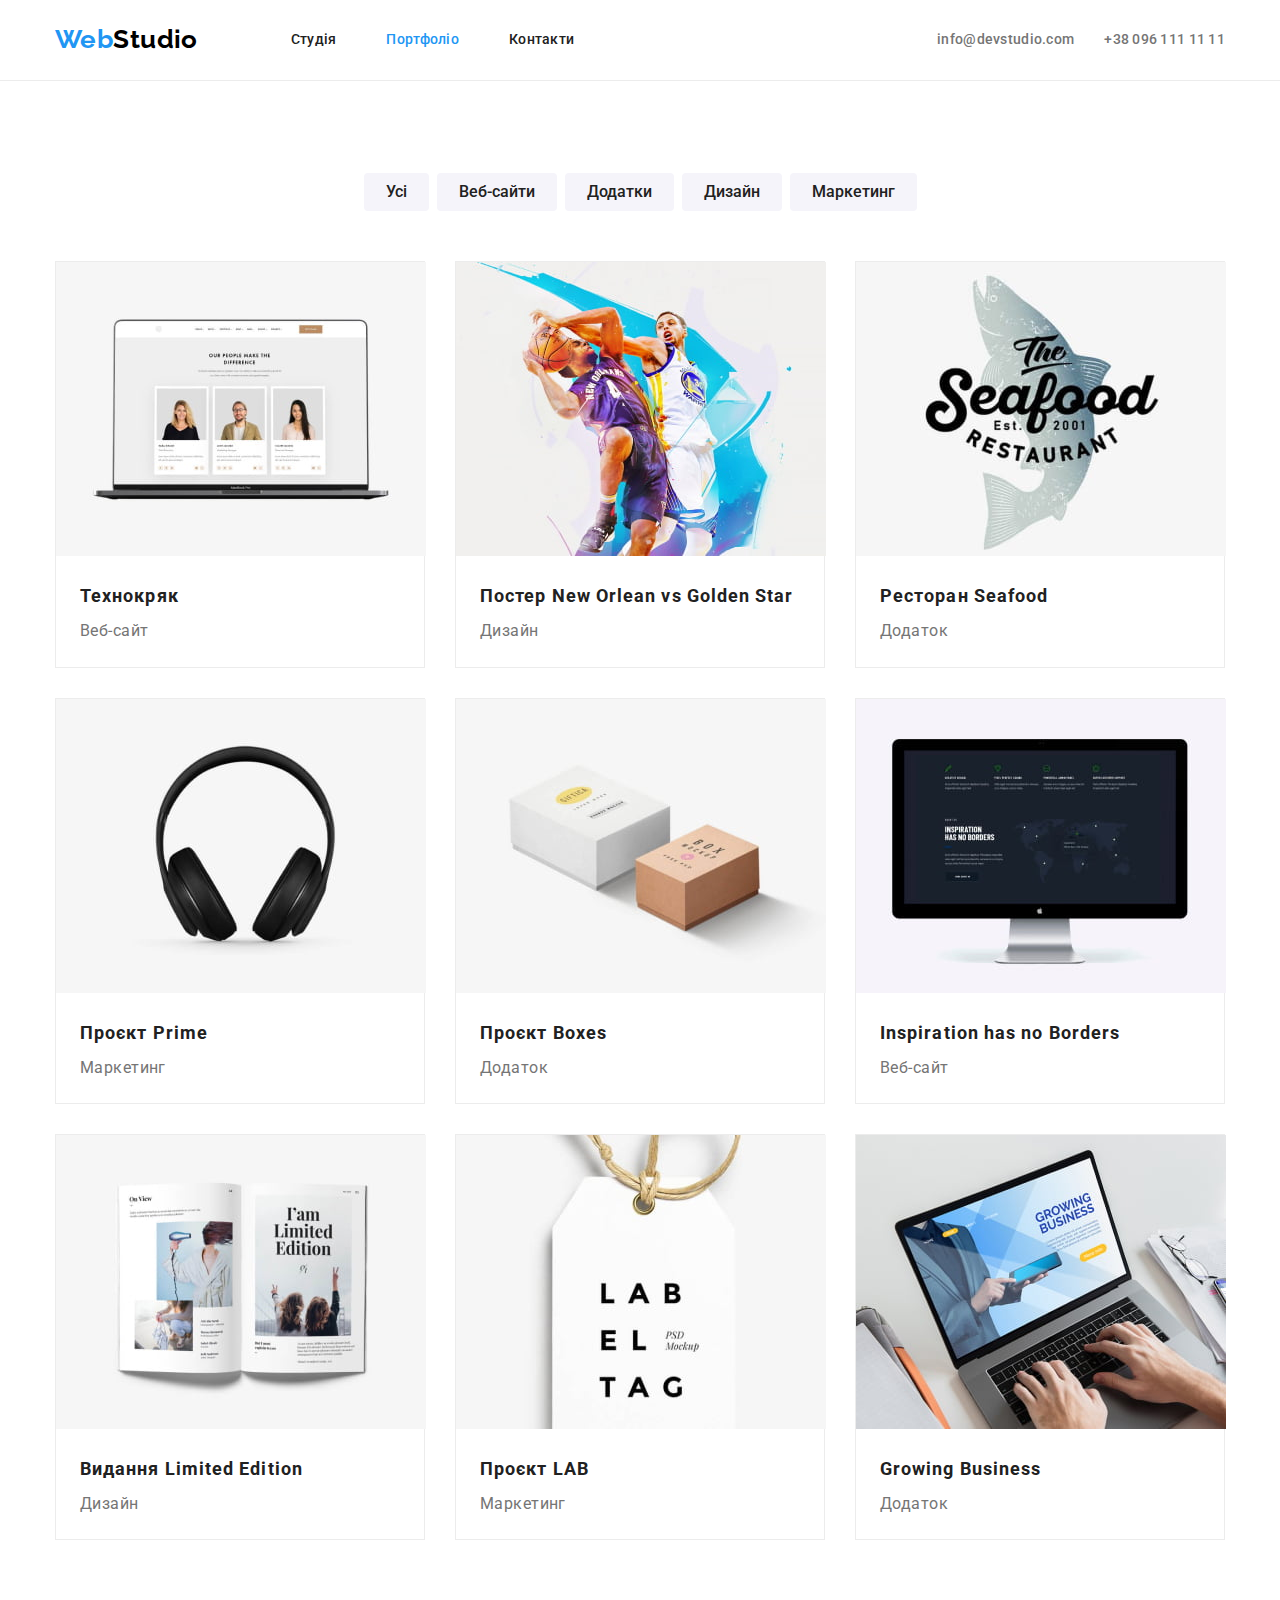
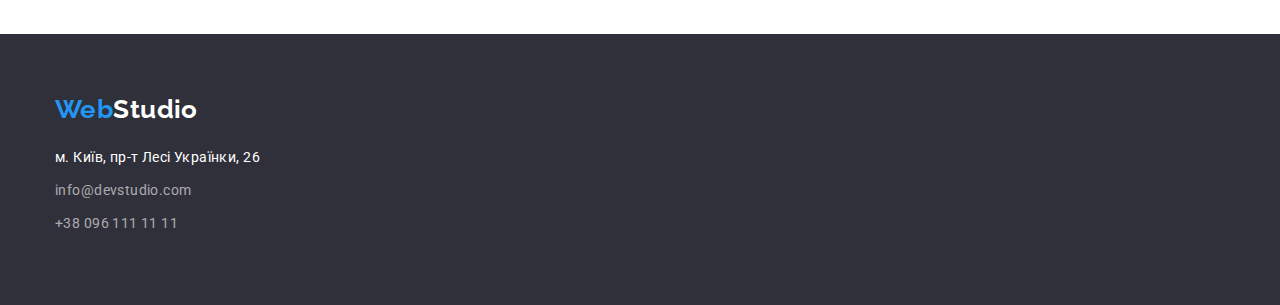
==== portfolio.html @ 0bee5a9e "1.4" ====
<!DOCTYPE html>
<html lang="uk">

<head>
    <meta charset="UTF-8">
    <meta name="viewport" content="width=device-width, initial-scale=1.0">
    <link rel="preconnect" href="https://fonts.googleapis.com">
    <link rel="preconnect" href="https://fonts.gstatic.com" crossorigin>
    <link
        href="https://fonts.googleapis.com/css2?family=Raleway:wght@700&family=Roboto:wght@400;500;700;900&display=swap"
        rel="stylesheet">
    <link rel="stylesheet"
        href="https://cdnjs.cloudflare.com/ajax/libs/modern-normalize/1.0.0/modern-normalize.min.css" />
    <link rel="stylesheet" href="./CSS/styles.css">

    <title>Портфоліо</title>
</head>

<body class="body">
    <header>
        <!-- height 80px -->
        <div class="container">
            <nav class="site-nav">
                <a href="./index.html" lang="en" class="logo-web">Web<span class="colortext-black">Studio</span></a>
                <ul class="main-nav">
                    <li class="item"><a href="./index.html" class=link>Студія</a></li>
                    <li class="item"><a href="./portfolio.html" class=link-active>Портфоліо</a></li>
                    <li class="item"><a href="" class=link>Контакти</a></li>
                </ul>
                <ul class="auth-nav">
                    <li class="item"><a href="mailto:info@devstudio.com" class="auth-link">info@devstudio.com</a></li>
                    <li class="item"><a href="tel:+380961111111" class="auth-link">+38 096 111 11
                            11</a></li>
                </ul>
            </nav>
        </div>
    </header>
    <section>
        <h1 class="hidden">Наше портфоліо</h1>
        <div class="container">
            <ul class="portfolio-filter">
                <li class="item"><button class="button-portfolio" type="button">Усі</button></li>
                <li class="item"><button class="button-portfolio" type="button">Веб-сайти</button></li>
                <li class="item"><button class="button-portfolio" type="button">Додатки</button></li>
                <li class="item"><button class="button-portfolio" type="button">Дизайн</button></li>
                <li class="item"><button class="button-portfolio" type="button">Маркетинг </button></li>
            </ul>
        </div>
        <div class="container">
            <ul class="portfolio">
                <li class="item"><img src="images/portfolio1.jpg" alt="Дизайн сайту Технокряк" width="370">
                    <h2 class="portfolio-title">Технокряк</h2>
                    <p class="portfolio-text">Веб-сайт</p>
                </li>
                <li class="item"><img src="images/portfolio2.jpg" alt="Дизайй постеру до баскетбольної гри" width="370">
                    <h2 class="portfolio-title">Постер New Orlean vs Golden Star</h2>
                    <p class="portfolio-text">Дизайн</p>
                </li>
                <li class="item"><img src="images/portfolio3.jpg" alt="Логотип додатку для ресторану Seafood"
                        width="370">
                    <h2 class="portfolio-title">Ресторан Seafood</h2>
                    <p class="portfolio-text">Додаток</p>
                </li>
                <li class="item"><img src="images/portfolio4.jpg" alt="Маркетинговий проєкт Prime" width="370">
                    <h2 class="portfolio-title">Проєкт Prime</h2>
                    <p class="portfolio-text">Маркетинг</p>
                </li>
                <li class="item"><img src="images/portfolio5.jpg" alt="Додаток для проєкту Boxes" width="370">
                    <h2 class="portfolio-title">Проєкт Boxes</h2>
                    <p class="portfolio-text">Додаток</p>
                </li>
                <li class="item"><img src="images/portfolio6.jpg" alt="Дизайн сайту Insporation has no Borders"
                        width="370">
                    <h2 class="portfolio-title">Inspiration has no Borders</h2>
                    <p class="portfolio-text">Веб-сайт</p>
                </li>
                <li class="item"><img src="images/portfolio7.jpg" alt="Дизайн видання Limited Edition" width="370">
                    <h2 class="portfolio-title">Видання Limited Edition</h2>
                    <p class="portfolio-text">Дизайн</p>
                </li>
                <li class="item"><img src="images/portfolio8.jpg" alt="Маркетинг проєкту LAB" width="370">
                    <h2 class="portfolio-title">Проєкт LAB</h2>
                    <p class="portfolio-text">Маркетинг</p>
                </li>
                <li class="item"><img src="images/portfolio9.jpg" alt="Додаток Growing Business" width="370">
                    <h2 class="portfolio-title">Growing Business</h2>
                    <p class="portfolio-text">Додаток</p>
                </li>
            </ul>
        </div>
    </section>

    <footer class="footer">
        <div class="container">
            <a class="logo-footer" href="./index.html" lang="en">Web<span class="colortext-white">Studio</span></a>
            <address>
                <ul class="adress-list">
                    <li class="item"><a class=" text-footer" href="https://goo.gl/maps/eHnv2HKQCo3EBbyt8"
                            target="_blank" rel="noopener noreferrer nofollower">м. Київ, пр-т Лесі Українки, 26</a>
                    </li>
                    <li class="item"><a class=" text-footer60" href="mailto:info@devstudio.com">info@devstudio.com</a>
                    </li>
                    <li class="item"><a class=" text-footer60" href="tel:+380961111111">+38 096 111 11 11</a></li>
                </ul>
            </address>
        </div>
    </footer>
</body>

</html>
---- CSS/styles.css ----
:root {
    --primary-text-color: #757575;
    --title-text-color: #212121;
    --accent-color: #2196F3;
    --footer-color-60: rgba(255, 255, 255, 0.6);
    --footer-color: #000000;
    --secondary-title-color: #ffffff;
    --button-background-color: #F5F4FA;
    --background-color: color #FFFFFF;
    --background-color-dark: #2F303A;
}

.color-lightdark {
    background-color: var(--button-background-color);
}



.body {

    color: var(--primary-text-color);
    background-color: var(--background-color);
    font-family: Roboto, sans-serif;
    font-weight: 400;
    font-size: 14px;
    line-height: 1.7;
    letter-spacing: 0.03em;
}

h1,
h2,
h3,
h4,
a,
p {
    margin-top: 0;
    margin-bottom: 0;
}

img {
    padding: 0;
    margin: 0;
    display: block;
}

ul,
li {
    padding: 0;
    margin: 0;
}

.list {
    margin: 0;
    padding: 0;
    list-style: none;
}

.hidden {
    position: absolute;
    white-space: nowrap;
    width: 1px;
    height: 1px;
    overflow: hidden;
    border: 0;
    padding: 0;
    clip: rect(0 0 0 0);
    clip-path: inset(50%);
    margin: -1px;
}

header {
    border-bottom: 1px;
    border-bottom-style: solid;
    border-color: rgba(236, 236, 236, 1);
}

.container {
    padding: 0;
    margin-left: auto;
    margin-right: auto;
    width: 1200px;
    padding-left: 15px;
    padding-right: 15px;
    /* outline: aqua solid 2px; */

}

.section-hero {
    background-color: #2F303A;
}

.hero {
    color: var(--secondary-title-color);
    text-align: center;
    padding-bottom: 200px;
}

.advantages {

    padding-top: 94px;
    padding-bottom: 47px;
}

.advantages-list {
    padding: 0;
    list-style: none;
    display: flex;
}

.advantages-list .item {
    padding: 0;
    margin-right: 30px;
}

.advantages-list .item:last-child {
    margin-right: 0;
}

.about {
    padding-top: 47px;
}

.logo-web {
    text-decoration: none;
    color: var(--accent-color);
    font-family: 'Raleway';
    font-weight: 700;
    font-size: 26px;
    line-height: 1.2;
}

.colortext-black {
    color: var(--footer-color);
    /*logo <span>*/
}

.colortext-white {
    font-family: 'Raleway';
    color: var(--secondary-title-color);
}

.site-nav {
    display: flex;
    align-items: center;
    /* height: 80px; */
}

.main-nav {
    margin: 0;
    padding: 0;
    display: flex;
    list-style: none;
    margin-left: 93px;
}

.main-nav li {
    margin: 0;
    padding: 0;
    margin-right: 50px;
}

.main-nav .item:last-child {
    margin-right: 0;
}

.main-nav .link {
    display: block;
    margin: 0;
    text-decoration: none;
    color: var(--title-text-color);
    font-weight: 500;
    line-height: 1.14;
    letter-spacing: 0.02em;
    padding-top: 32px;
    padding-bottom: 32px;
    box-sizing: border-box;
}

.link-active {
    display: block;
    text-decoration: none;
    color: var(--accent-color);
    font-weight: 500;
    line-height: 1.14;
    letter-spacing: 0.02em;
    padding-top: 32px;
    padding-bottom: 32px;
    box-sizing: border-box;
}


.link:hover,
.link:focus,
.link:active {
    color: var(--accent-color);
}

.auth-nav {
    margin: 0;
    display: flex;
    list-style: none;
    margin-left: auto;
    text-decoration: none;

}

.auth-nav .item {
    padding: 0;
    display: flex;
    text-decoration: none;
    color: var(--primary-text-color);
    font-weight: 500;
    line-height: 1.14;
    letter-spacing: 0.02em;
    padding-top: 32px;
    padding-bottom: 32px;
    list-style: none;
    box-sizing: border-box;
}

.auth-link {
    text-decoration: none;
    color: var(--primary-text-color);
    font-weight: 500;
    line-height: 1.14;
    letter-spacing: 0.02em;
}

.auth-nav .item+.item {
    margin-left: 30px;
}

.auth-link:hover,
.auth-link:focus,
.auth-link:active {
    text-decoration: none;
    color: var(--accent-color);
    display: flex;
}

.button-index {
    text-decoration: none;
    background-color: var(--accent-color);
    color: var(--secondary-title-color);
    box-shadow: 0px 4px 4px rgba(0, 0, 0, 0.15);
    border: none;
    border-radius: 4px;
    cursor: pointer;
    padding: 10px 32px;
    left: 692px;
    font-weight: 700;
    font-size: 16px;
    line-height: 1.85;

}


.hero-title {
    margin-left: auto;
    margin-right: auto;
    margin-top: 0;
    padding-top: 200px;
    margin-bottom: 30px;
    font-weight: 900;
    font-size: 44px;
    line-height: 1.4;
    letter-spacing: 0.06em;
    text-transform: uppercase;
    text-align: center;
    max-width: 696px;
}

.container-features {
    margin-left: auto;
    margin-right: auto;
    width: 1200px;
    padding-left: 15px;
    padding-right: 15px;
    padding-bottom: 94px;
}

.features {
    padding: 0;
    list-style: none;
    display: flex;
}

.features .item {
    padding: 0;
    border-bottom: 5px;
    border-bottom-right-radius: 5px;
    margin-right: 30px;
}

.features .item:last-child {
    margin-right: 0;
}

.index-title0 {
    margin: 0px;
    padding-top: 94px;
    margin-bottom: 50px;
    color: var(--title-text-color);
    font-weight: 700;
    font-size: 36px;
    line-height: 1.16;
    text-align: center;
}


.index-title1 {
    margin: 0;
    margin-bottom: 10px;
    color: var(--title-text-color);
    font-weight: 700;
    font-size: 14px;
    line-height: 1.14;
    text-transform: uppercase;
}

.index-text1 {
    margin: 0;
    line-height: 1.71;
}



.index-title2 {
    margin-top: 30px;
    margin-bottom: 10px;
    color: var(--title-text-color);
    font-weight: 500;
    font-size: 16px;
    line-height: 1.19;
    text-align: center;
}

.index-text2 {
    margin: 0;
    padding: 0;
    font-size: 16px;
    line-height: 1.19;
    text-align: center;
    padding-bottom: 30px;
}

.footer {
    padding-top: 60px;
    padding-bottom: 60px;
    background-color: var(--background-color-dark);

}

.logo-footer {
    padding: 0;
    text-decoration: none;
    color: var(--accent-color);
    font-family: 'Raleway';
    font-weight: 700;
    font-size: 26px;
    line-height: 1.2;
}

.adress {}

.adress-list {
    list-style: none;
    margin-top: 20px;
}

.adress-list .item {
    margin: 0;
    margin-bottom: 9px;
}

.text-footer {
    text-decoration: none;
    color: var(--secondary-title-color);
    font-style: normal;
    font-size: 14px;
    line-height: 1.7;
}

.text-footer:focus,
.text-footer:hover,
.text-footer:active {
    color: var(--accent-color);
}

.text-footer60 {
    text-decoration: none;
    color: var(--footer-color-60);
    font-size: 14px;
    font-style: normal;
    line-height: 1.7;
}

.portfolio-filter {
    padding-top: 92px;
    padding-bottom: 50px;
    list-style: none;
    display: flex;
    align-items: center;
    list-style: none;
    justify-content: center;
}

.portfolio-filter .item {
    margin: 0;
    margin-right: 8px;
}

.portfolio-filter .item:last-child {
    margin-right: 0px;
}

.text-footer60:focus,
.text-footer60:hover,
.text-footer60:active {
    color: var(--accent-color);
}



.button-portfolio {
    padding-left: 22px;
    padding-top: 6px;
    padding-right: 22px;
    padding-bottom: 6px;
    background-color: var(--button-background-color);
    color: var(--title-text-color);
    border-radius: 4px;
    cursor: pointer;
    font-weight: 500;
    font-size: 16px;
    line-height: 1.63;
    border-style: none;
}

.button-portfolio:hover,
.button-portfolio:focus,
.button-portfolio:active {
    background-color: var(--accent-color);
    color: var(--secondary-title-color);
    box-shadow: 0px 3px 1px rgba(0, 0, 0, 0.1), 0px 1px 2px rgba(0, 0, 0, 0.08), 0px 2px 2px rgba(0, 0, 0, 0.12);
    border-radius: 4px;
    cursor: pointer;
}

.portfolio {
    display: flex;
    flex-wrap: wrap;
    padding: 0;
    margin: 0;
    list-style: none;
    padding-bottom: 94px;
}

.portfolio .item {
    margin-right: 30px;
    margin-bottom: 30px;
    border: 1px solid rgba(236, 236, 236, 1);
    width: 370px;
}

.portfolio .item:nth-child(3n) {
    margin-right: 0;
}

.portfolio .item:nth-last-child(-n + 3) {
    margin-bottom: 0;
}

.portfolio-title {
    color: var(--title-text-color);
    font-size: 18px;
    line-height: 1.8;
    letter-spacing: 0.06em;
    width: 322px;
    margin-top: 24px;
    margin-left: 24px;
    margin-right: 24px;
    margin-bottom: 4px;

}

.portfolio-text {
    font-size: 16px;
    line-height: 1.88;
    width: 322px;
    margin-left: 24px;
    margin-right: 24px;
    margin-bottom: 20px;
}


.team {
    display: flex;
    background: var(--button-background-color);
    padding-bottom: 94px;
    list-style: none;
}

.team .item {
    background-color: var(--secondary-title-color);
    padding: 0;
    margin-right: 30px;
    border-radius: 0px 0px 4px 4px;
    box-shadow: 0px 1px 3px rgba(0, 0, 0, 0.12), 0px 1px 1px rgba(0, 0, 0, 0.14), 0px 2px 1px rgba(0, 0, 0, 0.2);
}

.team .item:last-child {
    margin-right: 0;
}

.color-test {
    background-color: darkkhaki;
}

.color-test2 {
    background-color: khaki;
}
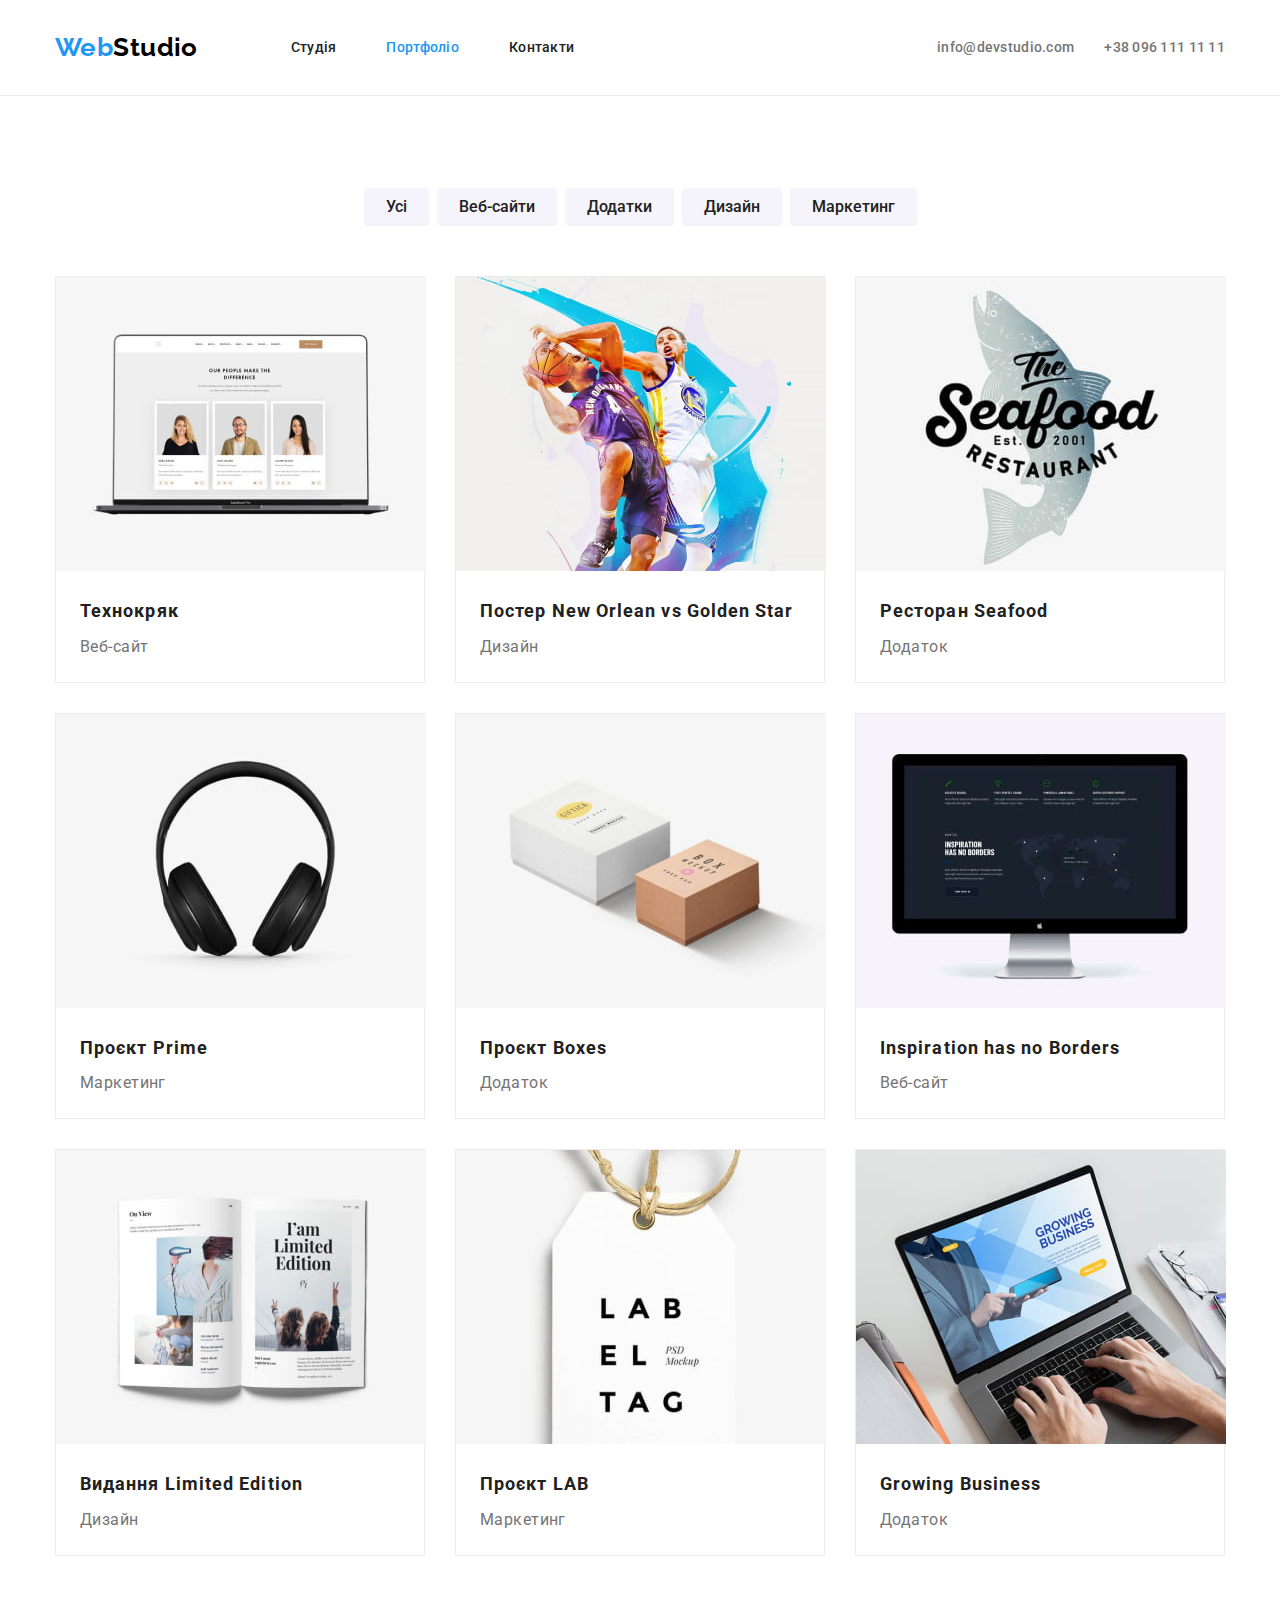
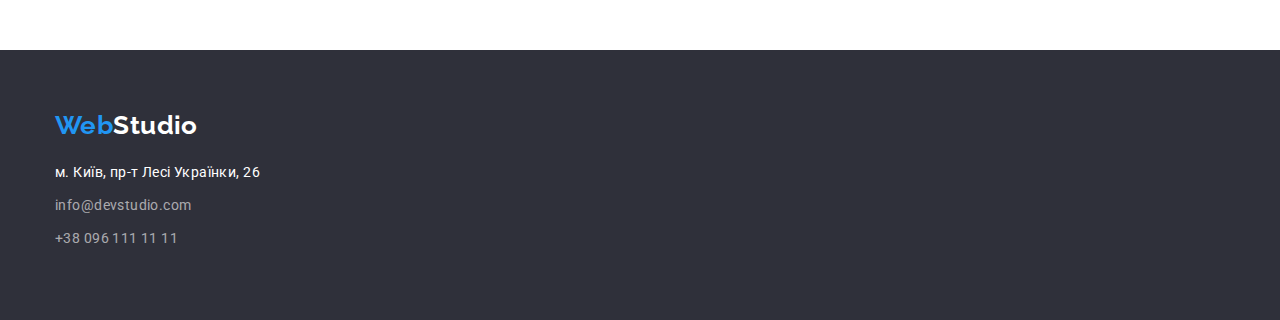
==== commit f972cbe1: "1.4.4" ====
--- a/portfolio.html
+++ b/portfolio.html
@@ -89,7 +89,6 @@
             </ul>
         </div>
     </section>
-
     <footer class="footer">
         <div class="container">
             <a class="logo-footer" href="./index.html" lang="en">Web<span class="colortext-white">Studio</span></a>
--- a/CSS/styles.css
+++ b/CSS/styles.css
@@ -127,6 +127,8 @@
     font-weight: 700;
     font-size: 26px;
     line-height: 1.2;
+    padding-top: 32px;
+    padding-bottom: 32px;
 }
 
 .colortext-black {
@@ -202,11 +204,23 @@
     margin-left: auto;
     text-decoration: none;
 
+
 }
 
 .auth-nav .item {
     padding: 0;
     display: flex;
+    text-decoration: none;
+    color: var(--primary-text-color);
+    font-weight: 500;
+    line-height: 1.14;
+    letter-spacing: 0.02em;
+    list-style: none;
+    box-sizing: border-box;
+
+}
+
+.auth-link {
     text-decoration: none;
     color: var(--primary-text-color);
     font-weight: 500;
@@ -214,16 +228,6 @@
     letter-spacing: 0.02em;
     padding-top: 32px;
     padding-bottom: 32px;
-    list-style: none;
-    box-sizing: border-box;
-}
-
-.auth-link {
-    text-decoration: none;
-    color: var(--primary-text-color);
-    font-weight: 500;
-    line-height: 1.14;
-    letter-spacing: 0.02em;
 }
 
 .auth-nav .item+.item {
@@ -361,8 +365,6 @@
     line-height: 1.2;
 }
 
-.adress {}
-
 .adress-list {
     list-style: none;
     margin-top: 20px;
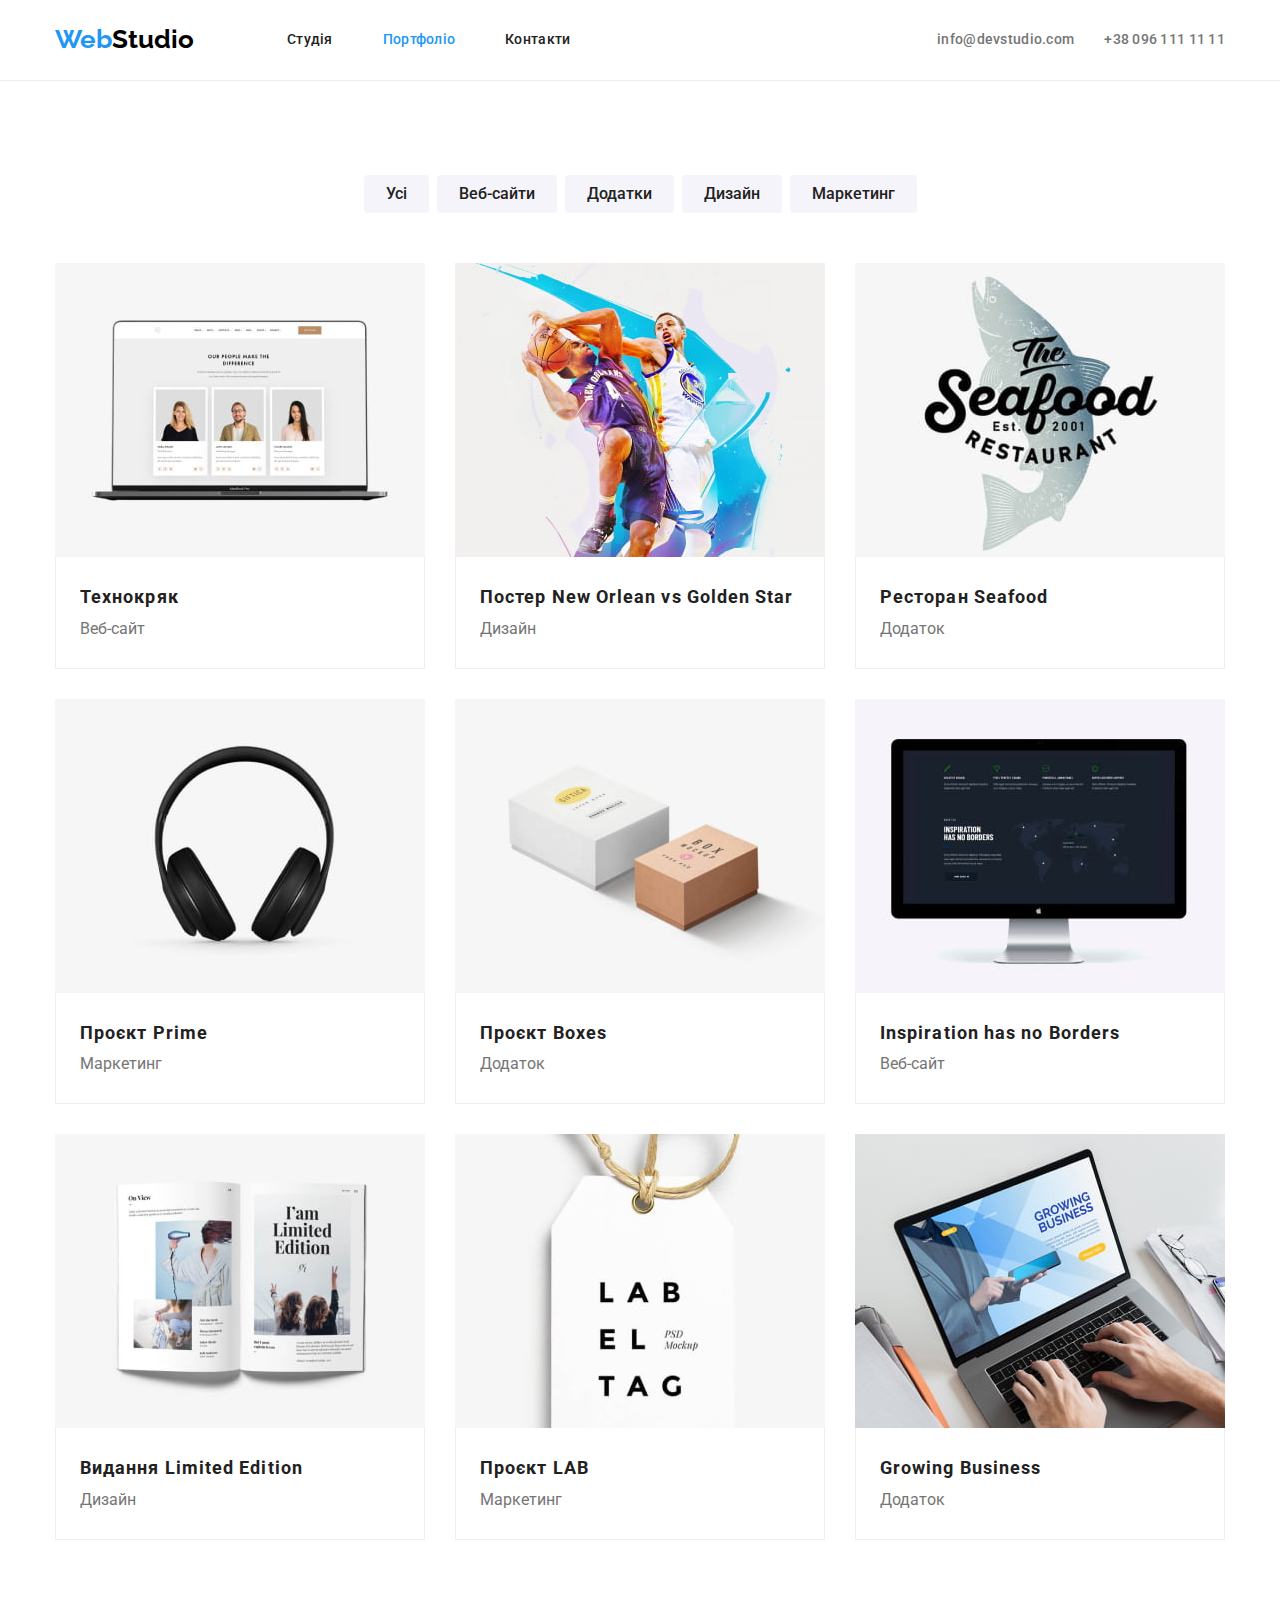
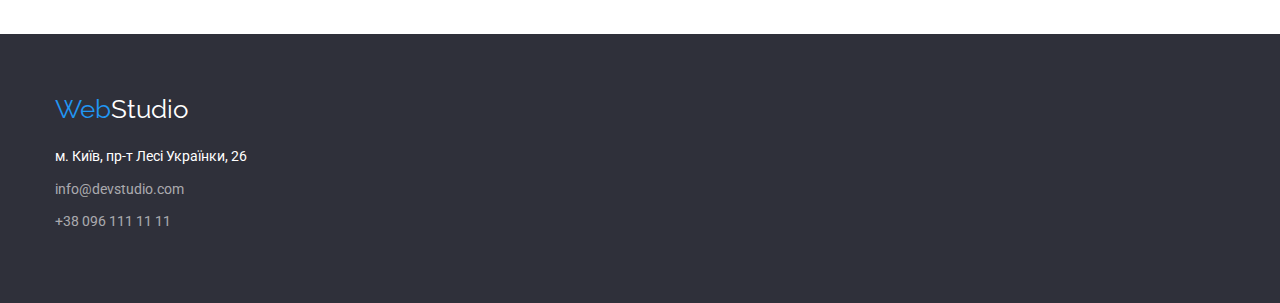
==== commit a1585d73: "1.6" ====
--- a/portfolio.html
+++ b/portfolio.html
@@ -35,60 +35,103 @@
             </nav>
         </div>
     </header>
-    <section>
-        <h1 class="hidden">Наше портфоліо</h1>
-        <div class="container">
-            <ul class="portfolio-filter">
-                <li class="item"><button class="button-portfolio" type="button">Усі</button></li>
-                <li class="item"><button class="button-portfolio" type="button">Веб-сайти</button></li>
-                <li class="item"><button class="button-portfolio" type="button">Додатки</button></li>
-                <li class="item"><button class="button-portfolio" type="button">Дизайн</button></li>
-                <li class="item"><button class="button-portfolio" type="button">Маркетинг </button></li>
-            </ul>
-        </div>
-        <div class="container">
-            <ul class="portfolio">
-                <li class="item"><img src="images/portfolio1.jpg" alt="Дизайн сайту Технокряк" width="370">
-                    <h2 class="portfolio-title">Технокряк</h2>
-                    <p class="portfolio-text">Веб-сайт</p>
-                </li>
-                <li class="item"><img src="images/portfolio2.jpg" alt="Дизайй постеру до баскетбольної гри" width="370">
-                    <h2 class="portfolio-title">Постер New Orlean vs Golden Star</h2>
-                    <p class="portfolio-text">Дизайн</p>
-                </li>
-                <li class="item"><img src="images/portfolio3.jpg" alt="Логотип додатку для ресторану Seafood"
-                        width="370">
-                    <h2 class="portfolio-title">Ресторан Seafood</h2>
-                    <p class="portfolio-text">Додаток</p>
-                </li>
-                <li class="item"><img src="images/portfolio4.jpg" alt="Маркетинговий проєкт Prime" width="370">
-                    <h2 class="portfolio-title">Проєкт Prime</h2>
-                    <p class="portfolio-text">Маркетинг</p>
-                </li>
-                <li class="item"><img src="images/portfolio5.jpg" alt="Додаток для проєкту Boxes" width="370">
-                    <h2 class="portfolio-title">Проєкт Boxes</h2>
-                    <p class="portfolio-text">Додаток</p>
-                </li>
-                <li class="item"><img src="images/portfolio6.jpg" alt="Дизайн сайту Insporation has no Borders"
-                        width="370">
-                    <h2 class="portfolio-title">Inspiration has no Borders</h2>
-                    <p class="portfolio-text">Веб-сайт</p>
-                </li>
-                <li class="item"><img src="images/portfolio7.jpg" alt="Дизайн видання Limited Edition" width="370">
-                    <h2 class="portfolio-title">Видання Limited Edition</h2>
-                    <p class="portfolio-text">Дизайн</p>
-                </li>
-                <li class="item"><img src="images/portfolio8.jpg" alt="Маркетинг проєкту LAB" width="370">
-                    <h2 class="portfolio-title">Проєкт LAB</h2>
-                    <p class="portfolio-text">Маркетинг</p>
-                </li>
-                <li class="item"><img src="images/portfolio9.jpg" alt="Додаток Growing Business" width="370">
-                    <h2 class="portfolio-title">Growing Business</h2>
-                    <p class="portfolio-text">Додаток</p>
-                </li>
-            </ul>
-        </div>
-    </section>
+    <main>
+        <section class="section">
+            <h1 class="visuality-hidden">Наше портфоліо</h1>
+            <div class="container">
+                <ul class="portfolio-filter">
+                    <li class="item"><button class="button-portfolio" type="button">Усі</button></li>
+                    <li class="item"><button class="button-portfolio" type="button">Веб-сайти</button></li>
+                    <li class="item"><button class="button-portfolio" type="button">Додатки</button></li>
+                    <li class="item"><button class="button-portfolio" type="button">Дизайн</button></li>
+                    <li class="item"><button class="button-portfolio" type="button">Маркетинг </button></li>
+                </ul>
+            </div>
+            <div class="container">
+                <ul class="portfolio">
+
+                    <li class="item"><img src="images/portfolio1.jpg" alt="Дизайн сайту Технокряк" width="370">
+                        <div class="portfolio-card">
+                            <h2 class="portfolio-title">Технокряк</h2>
+                            <p class="portfolio-text">Веб-сайт</p>
+                        </div>
+                    </li>
+
+
+                    <li class="item"><img src="images/portfolio2.jpg" alt="Дизайй постеру до баскетбольної гри"
+                            width="370">
+                        <div class="portfolio-card">
+                            <h2 class="portfolio-title">Постер New Orlean vs Golden Star</h2>
+                            <p class="portfolio-text">Дизайн</p>
+                        </div>
+                    </li>
+
+
+                    <li class="item"><img src="images/portfolio3.jpg" alt="Логотип додатку для ресторану Seafood"
+                            width="370">
+                        <div class="portfolio-card">
+                            <h2 class="portfolio-title">Ресторан Seafood</h2>
+                            <p class="portfolio-text">Додаток</p>
+                        </div>
+                    </li>
+
+
+                    <li class="item"><img src="images/portfolio4.jpg" alt="Маркетинговий проєкт Prime" width="370">
+                        <div class="portfolio-card">
+                            <h2 class="portfolio-title">Проєкт Prime</h2>
+                            <p class="portfolio-text">Маркетинг</p>
+                        </div>
+                    </li>
+
+
+                    <li class="item"><img src="images/portfolio5.jpg" alt="Додаток для проєкту Boxes" width="370">
+                        <div class="portfolio-card">
+                            <h2 class="portfolio-title">Проєкт Boxes</h2>
+                            <p class="portfolio-text">Додаток</p>
+                        </div>
+                    </li>
+
+
+                    <li class="item"><img src="images/portfolio6.jpg" alt="Дизайн сайту Insporation has no Borders"
+                            width="370">
+                        <div class="portfolio-card">
+                            <h2 class="portfolio-title">Inspiration has no Borders</h2>
+                            <p class="portfolio-text">Веб-сайт</p>
+                        </div>
+
+                    </li>
+
+
+                    <li class="item"><img src="images/portfolio7.jpg" alt="Дизайн видання Limited Edition" width="370">
+                        <div class="portfolio-card">
+
+
+                            <h2 class="portfolio-title">Видання Limited Edition</h2>
+                            <p class="portfolio-text">Дизайн</p>
+                        </div>
+                    </li>
+
+
+                    <li class="item"><img src="images/portfolio8.jpg" alt="Маркетинг проєкту LAB" width="370">
+                        <div class="portfolio-card">
+
+                            <h2 class="portfolio-title">Проєкт LAB</h2>
+                            <p class="portfolio-text">Маркетинг</p>
+                        </div>
+                    </li>
+
+
+                    <li class="item"><img src="images/portfolio9.jpg" alt="Додаток Growing Business" width="370">
+                        <div class="portfolio-card">
+                            <h2 class="portfolio-title">Growing Business</h2>
+                            <p class="portfolio-text">Додаток</p>
+                        </div>
+                    </li>
+
+                </ul>
+            </div>
+        </section>
+    </main>
     <footer class="footer">
         <div class="container">
             <a class="logo-footer" href="./index.html" lang="en">Web<span class="colortext-white">Studio</span></a>
--- a/CSS/styles.css
+++ b/CSS/styles.css
@@ -14,6 +14,9 @@
     background-color: var(--button-background-color);
 }
 
+.color-dark {
+    background-color: #2F303A;
+}
 
 
 .body {
@@ -21,10 +24,6 @@
     color: var(--primary-text-color);
     background-color: var(--background-color);
     font-family: Roboto, sans-serif;
-    font-weight: 400;
-    font-size: 14px;
-    line-height: 1.7;
-    letter-spacing: 0.03em;
 }
 
 h1,
@@ -38,13 +37,10 @@
 }
 
 img {
-    padding: 0;
-    margin: 0;
     display: block;
 }
 
-ul,
-li {
+ul {
     padding: 0;
     margin: 0;
 }
@@ -55,7 +51,18 @@
     list-style: none;
 }
 
-.hidden {
+.section {
+    padding-top: 94px;
+    padding-bottom: 94px;
+}
+
+.section-hero {
+    padding-top: 200px;
+    padding-bottom: 200px;
+
+}
+
+.visuality-hidden {
     position: absolute;
     white-space: nowrap;
     width: 1px;
@@ -74,46 +81,37 @@
     border-color: rgba(236, 236, 236, 1);
 }
 
+.container-header {
+    display: flex;
+    align-items: center;
+    justify-content: flex-start;
+
+}
+
 .container {
-    padding: 0;
     margin-left: auto;
     margin-right: auto;
     width: 1200px;
     padding-left: 15px;
     padding-right: 15px;
-    /* outline: aqua solid 2px; */
-
-}
-
-.section-hero {
-    background-color: #2F303A;
+
 }
 
 .hero {
-    color: var(--secondary-title-color);
     text-align: center;
-    padding-bottom: 200px;
-}
-
-.advantages {
-
-    padding-top: 94px;
-    padding-bottom: 47px;
-}
+}
+
+
 
 .advantages-list {
     padding: 0;
     list-style: none;
     display: flex;
+    gap: 30px;
 }
 
 .advantages-list .item {
     padding: 0;
-    margin-right: 30px;
-}
-
-.advantages-list .item:last-child {
-    margin-right: 0;
 }
 
 .about {
@@ -127,8 +125,8 @@
     font-weight: 700;
     font-size: 26px;
     line-height: 1.2;
-    padding-top: 32px;
-    padding-bottom: 32px;
+    padding-top: 24px;
+    padding-bottom: 25px;
 }
 
 .colortext-black {
@@ -144,7 +142,7 @@
 .site-nav {
     display: flex;
     align-items: center;
-    /* height: 80px; */
+    line-height: 16px;
 }
 
 .main-nav {
@@ -161,9 +159,6 @@
     margin-right: 50px;
 }
 
-.main-nav .item:last-child {
-    margin-right: 0;
-}
 
 .main-nav .link {
     display: block;
@@ -171,6 +166,7 @@
     text-decoration: none;
     color: var(--title-text-color);
     font-weight: 500;
+    font-size: 14px;
     line-height: 1.14;
     letter-spacing: 0.02em;
     padding-top: 32px;
@@ -183,6 +179,7 @@
     text-decoration: none;
     color: var(--accent-color);
     font-weight: 500;
+    font-size: 14px;
     line-height: 1.14;
     letter-spacing: 0.02em;
     padding-top: 32px;
@@ -211,14 +208,14 @@
     padding: 0;
     display: flex;
     text-decoration: none;
+    font-size: 14px;
     color: var(--primary-text-color);
-    font-weight: 500;
-    line-height: 1.14;
     letter-spacing: 0.02em;
     list-style: none;
     box-sizing: border-box;
 
 }
+
 
 .auth-link {
     text-decoration: none;
@@ -252,9 +249,9 @@
     cursor: pointer;
     padding: 10px 32px;
     left: 692px;
-    font-weight: 700;
     font-size: 16px;
     line-height: 1.85;
+    font-weight: 700;
 
 }
 
@@ -262,8 +259,6 @@
 .hero-title {
     margin-left: auto;
     margin-right: auto;
-    margin-top: 0;
-    padding-top: 200px;
     margin-bottom: 30px;
     font-weight: 900;
     font-size: 44px;
@@ -272,6 +267,11 @@
     text-transform: uppercase;
     text-align: center;
     max-width: 696px;
+    color: var(--secondary-title-color)
+}
+
+.section-features {
+    padding-bottom: 94px;
 }
 
 .container-features {
@@ -280,32 +280,26 @@
     width: 1200px;
     padding-left: 15px;
     padding-right: 15px;
-    padding-bottom: 94px;
 }
 
 .features {
     padding: 0;
     list-style: none;
     display: flex;
+    gap: 30px;
 }
 
 .features .item {
     padding: 0;
     border-bottom: 5px;
     border-bottom-right-radius: 5px;
-    margin-right: 30px;
-}
-
-.features .item:last-child {
-    margin-right: 0;
-}
+}
+
 
 .index-title0 {
     margin: 0px;
-    padding-top: 94px;
     margin-bottom: 50px;
     color: var(--title-text-color);
-    font-weight: 700;
     font-size: 36px;
     line-height: 1.16;
     text-align: center;
@@ -313,39 +307,35 @@
 
 
 .index-title1 {
-    margin: 0;
     margin-bottom: 10px;
     color: var(--title-text-color);
-    font-weight: 700;
     font-size: 14px;
     line-height: 1.14;
     text-transform: uppercase;
 }
 
 .index-text1 {
-    margin: 0;
     line-height: 1.71;
+    font-weight: 400;
+    font-size: 14px;
 }
 
 
 
 .index-title2 {
-    margin-top: 30px;
     margin-bottom: 10px;
     color: var(--title-text-color);
     font-weight: 500;
+    line-height: 1.19;
+    text-align: center;
+}
+
+.index-text2 {
+    margin: 0;
+    padding: 0;
     font-size: 16px;
     line-height: 1.19;
     text-align: center;
-}
-
-.index-text2 {
-    margin: 0;
-    padding: 0;
-    font-size: 16px;
-    line-height: 1.19;
-    text-align: center;
-    padding-bottom: 30px;
 }
 
 .footer {
@@ -360,7 +350,6 @@
     text-decoration: none;
     color: var(--accent-color);
     font-family: 'Raleway';
-    font-weight: 700;
     font-size: 26px;
     line-height: 1.2;
 }
@@ -398,23 +387,15 @@
 }
 
 .portfolio-filter {
-    padding-top: 92px;
     padding-bottom: 50px;
     list-style: none;
     display: flex;
     align-items: center;
     list-style: none;
     justify-content: center;
-}
-
-.portfolio-filter .item {
-    margin: 0;
-    margin-right: 8px;
-}
-
-.portfolio-filter .item:last-child {
-    margin-right: 0px;
-}
+    gap: 8px;
+}
+
 
 .text-footer60:focus,
 .text-footer60:hover,
@@ -452,67 +433,52 @@
 .portfolio {
     display: flex;
     flex-wrap: wrap;
-    padding: 0;
-    margin: 0;
-    list-style: none;
-    padding-bottom: 94px;
+    gap: 30px;
+    list-style: none;
 }
 
 .portfolio .item {
-    margin-right: 30px;
-    margin-bottom: 30px;
-    border: 1px solid rgba(236, 236, 236, 1);
     width: 370px;
 }
 
-.portfolio .item:nth-child(3n) {
-    margin-right: 0;
-}
-
-.portfolio .item:nth-last-child(-n + 3) {
-    margin-bottom: 0;
-}
 
 .portfolio-title {
     color: var(--title-text-color);
     font-size: 18px;
     line-height: 1.8;
     letter-spacing: 0.06em;
-    width: 322px;
-    margin-top: 24px;
-    margin-left: 24px;
-    margin-right: 24px;
-    margin-bottom: 4px;
-
+}
+
+.portfolio-card {
+    padding: 24px;
+    border-left: 1px solid rgba(238, 238, 238, 1);
+    border-right: 1px solid rgba(238, 238, 238, 1);
+
+    border-bottom: 1px solid rgba(238, 238, 238, 1);
 }
 
 .portfolio-text {
     font-size: 16px;
     line-height: 1.88;
-    width: 322px;
-    margin-left: 24px;
-    margin-right: 24px;
-    margin-bottom: 20px;
-}
-
+}
+
+.team-card {
+    padding-top: 30px;
+    padding-bottom: 30px;
+}
 
 .team {
     display: flex;
     background: var(--button-background-color);
-    padding-bottom: 94px;
-    list-style: none;
+    list-style: none;
+    gap: 30px;
 }
 
 .team .item {
     background-color: var(--secondary-title-color);
     padding: 0;
-    margin-right: 30px;
     border-radius: 0px 0px 4px 4px;
     box-shadow: 0px 1px 3px rgba(0, 0, 0, 0.12), 0px 1px 1px rgba(0, 0, 0, 0.14), 0px 2px 1px rgba(0, 0, 0, 0.2);
-}
-
-.team .item:last-child {
-    margin-right: 0;
 }
 
 .color-test {
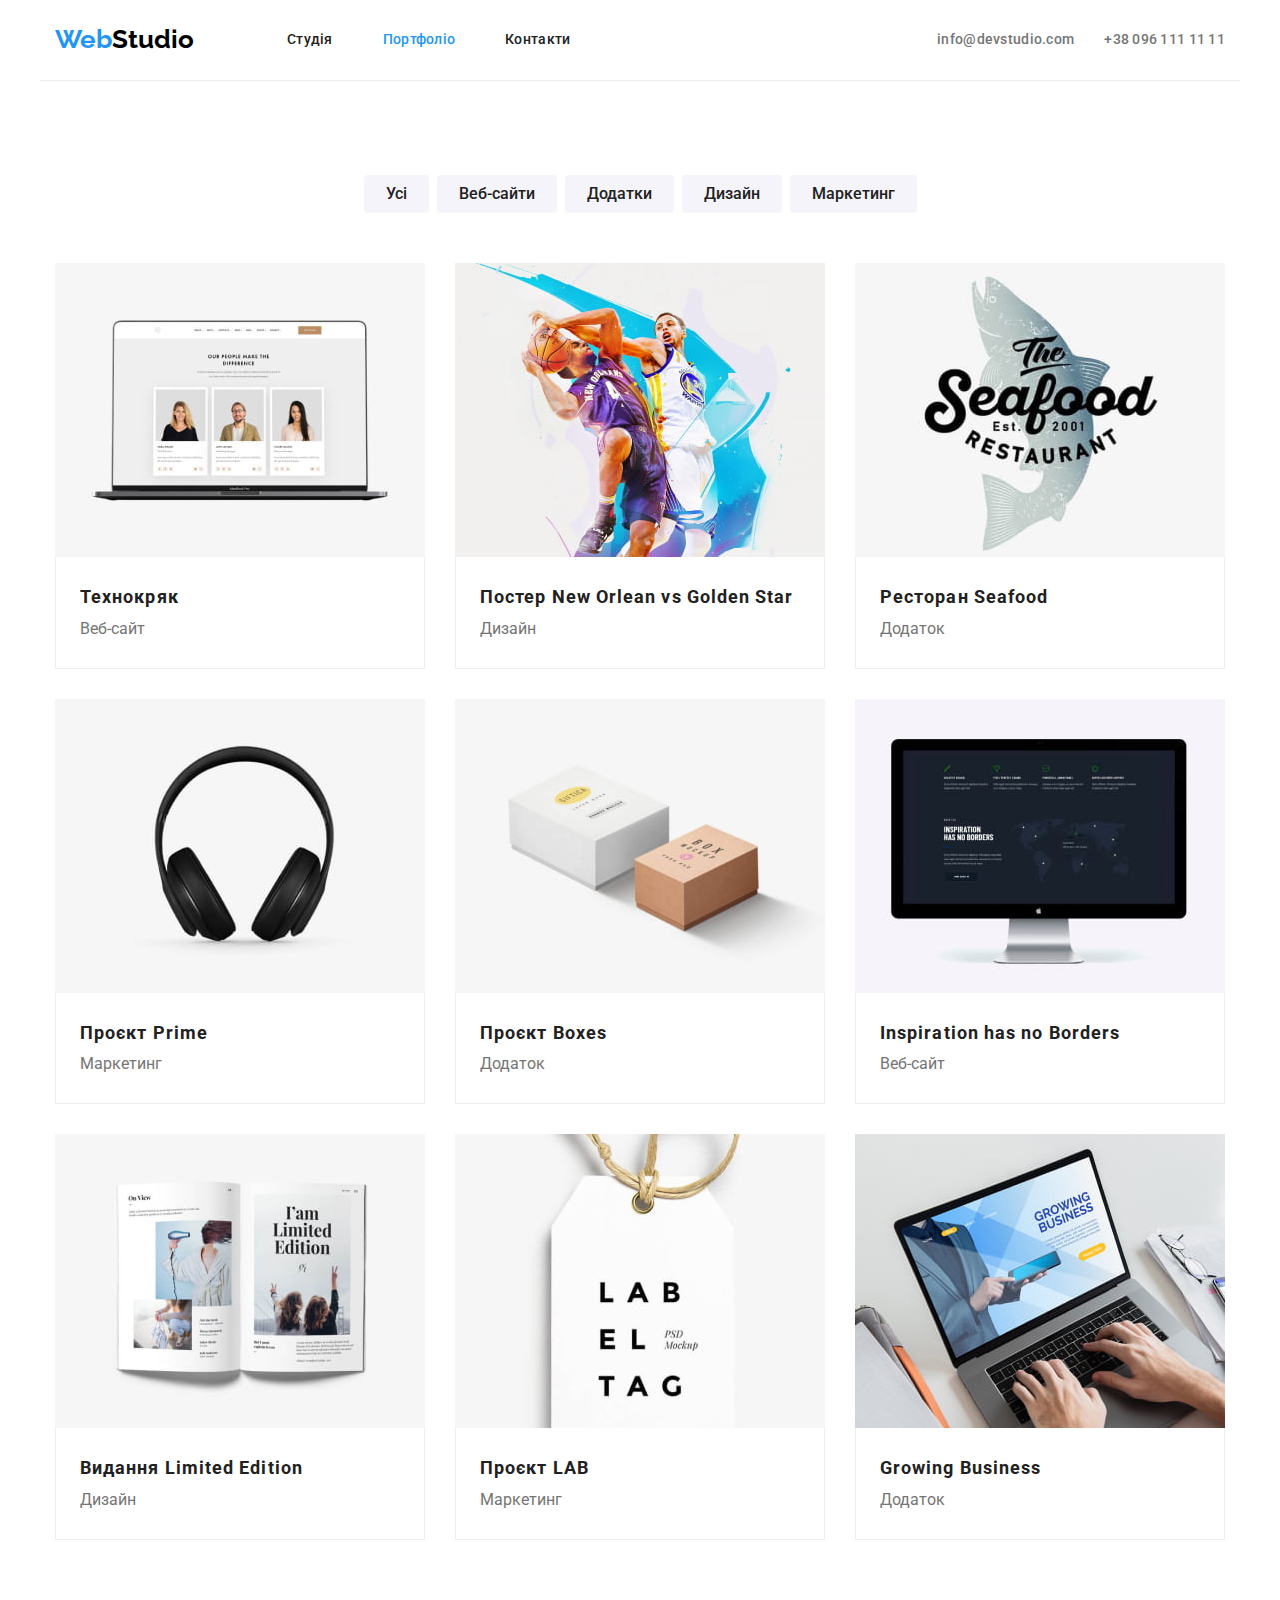
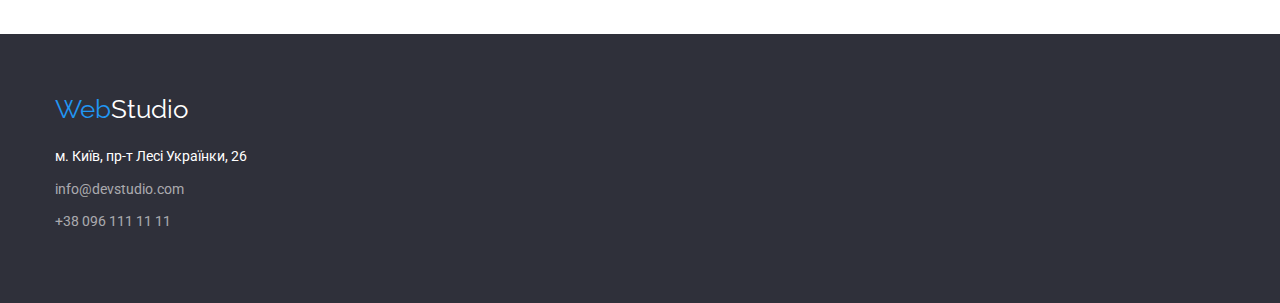
==== commit 7918abf1: "1.6.1 fixed" ====
--- a/portfolio.html
+++ b/portfolio.html
@@ -10,16 +10,15 @@
         href="https://fonts.googleapis.com/css2?family=Raleway:wght@700&family=Roboto:wght@400;500;700;900&display=swap"
         rel="stylesheet">
     <link rel="stylesheet"
-        href="https://cdnjs.cloudflare.com/ajax/libs/modern-normalize/1.0.0/modern-normalize.min.css" />
+        href="https://cdnjs.cloudflare.com/ajax/libs/modern-normalize/1.0.0/modern-normalize.min.css">
     <link rel="stylesheet" href="./CSS/styles.css">
 
-    <title>Портфоліо</title>
+    <title>Студія</title>
 </head>
 
 <body class="body">
-    <header>
-        <!-- height 80px -->
-        <div class="container">
+    <header class="container">
+        <div class="container-header">
             <nav class="site-nav">
                 <a href="./index.html" lang="en" class="logo-web">Web<span class="colortext-black">Studio</span></a>
                 <ul class="main-nav">
@@ -27,12 +26,12 @@
                     <li class="item"><a href="./portfolio.html" class=link-active>Портфоліо</a></li>
                     <li class="item"><a href="" class=link>Контакти</a></li>
                 </ul>
-                <ul class="auth-nav">
-                    <li class="item"><a href="mailto:info@devstudio.com" class="auth-link">info@devstudio.com</a></li>
-                    <li class="item"><a href="tel:+380961111111" class="auth-link">+38 096 111 11
-                            11</a></li>
-                </ul>
             </nav>
+            <ul class="auth-nav">
+                <li class="item"><a href="mailto:info@devstudio.com" class="auth-link">info@devstudio.com</a></li>
+                <li class="item"><a href="tel:+380961111111" class="auth-link">+38 096 111 11
+                        11</a></li>
+            </ul>
         </div>
     </header>
     <main>
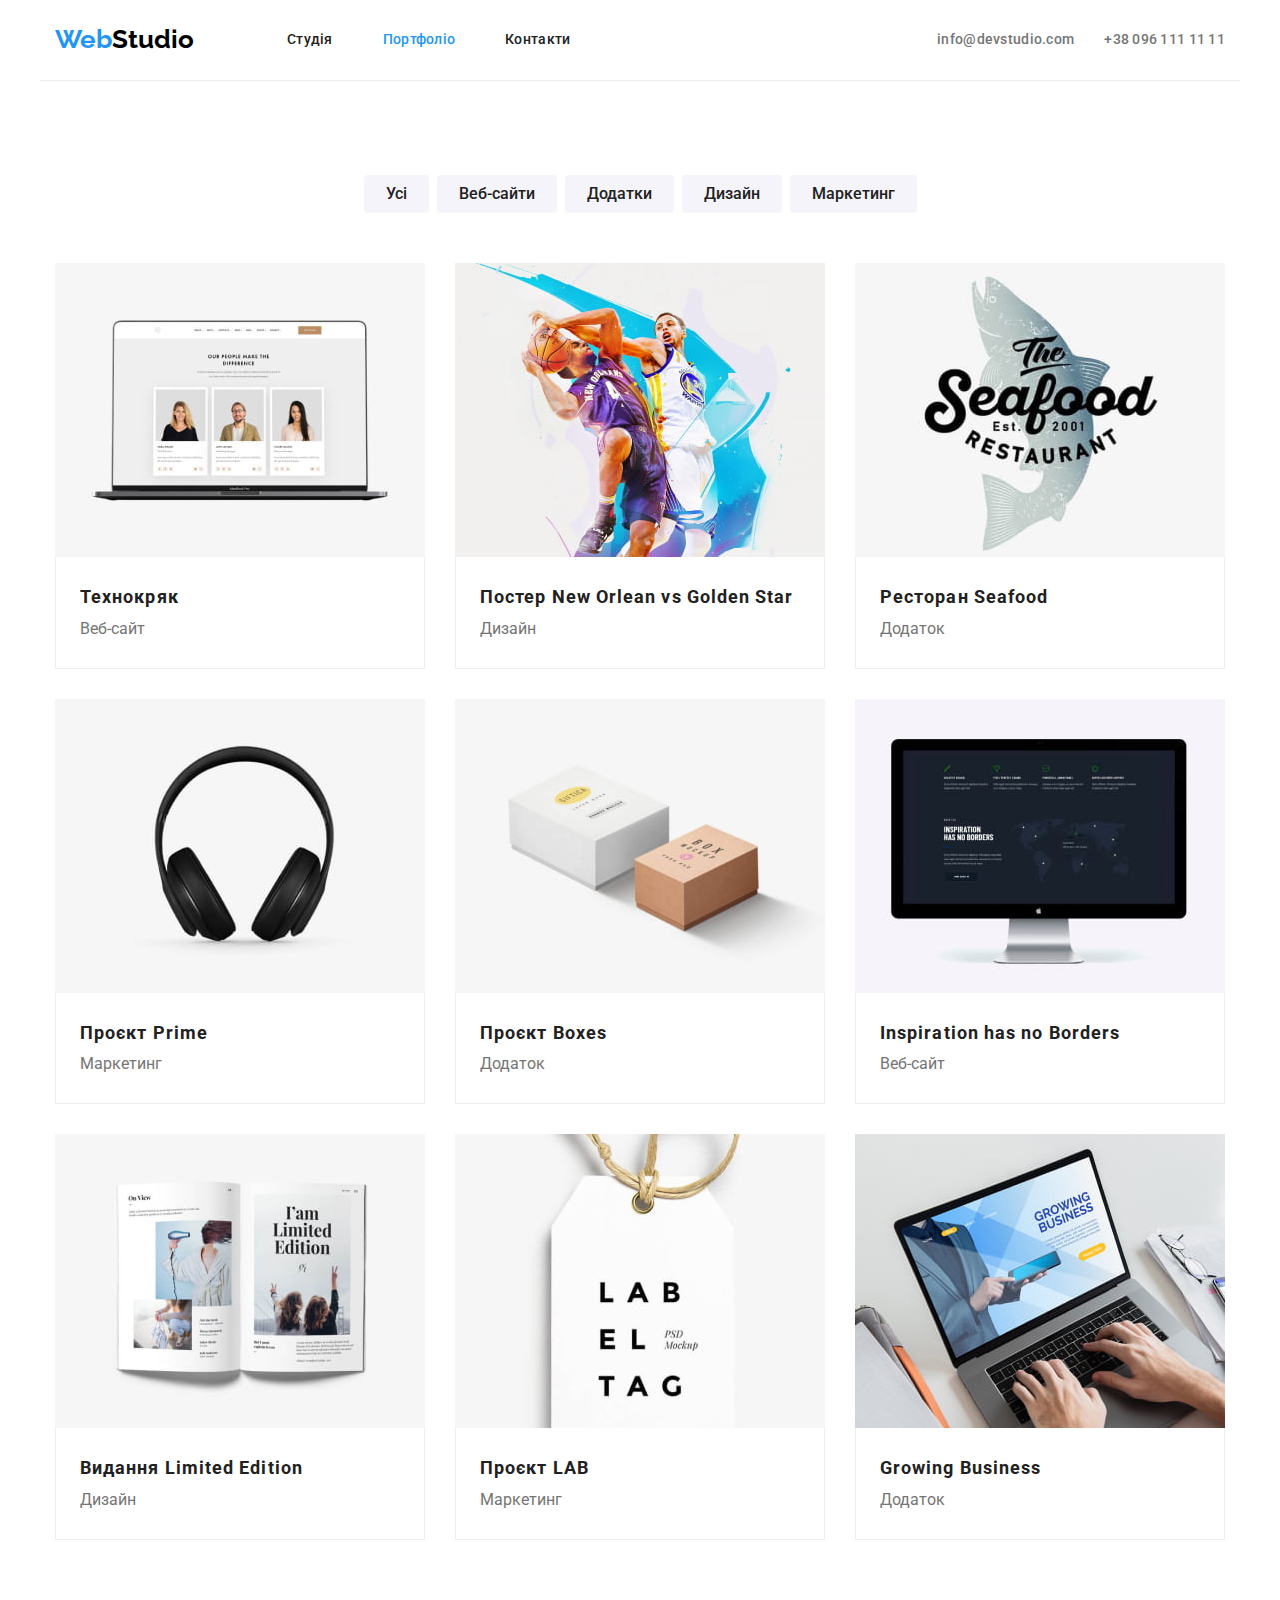
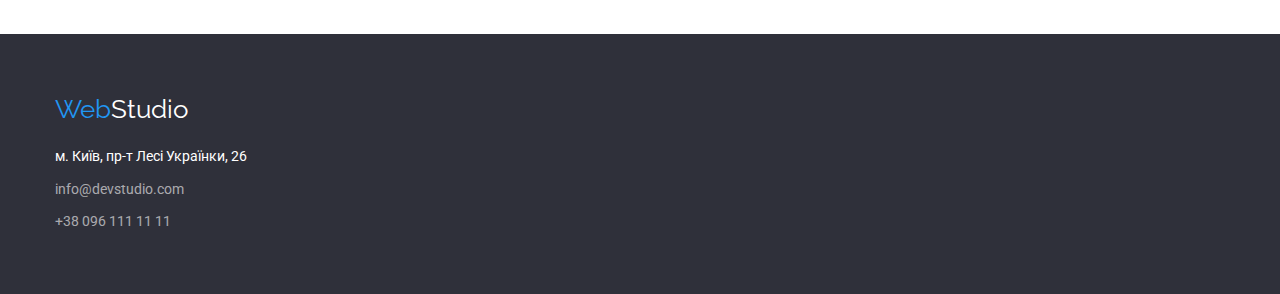
==== commit 6a85c32d: "1.7.2" ====
--- a/portfolio.html
+++ b/portfolio.html
@@ -48,15 +48,12 @@
             </div>
             <div class="container">
                 <ul class="portfolio">
-
                     <li class="item"><img src="images/portfolio1.jpg" alt="Дизайн сайту Технокряк" width="370">
                         <div class="portfolio-card">
                             <h2 class="portfolio-title">Технокряк</h2>
                             <p class="portfolio-text">Веб-сайт</p>
                         </div>
                     </li>
-
-
                     <li class="item"><img src="images/portfolio2.jpg" alt="Дизайй постеру до баскетбольної гри"
                             width="370">
                         <div class="portfolio-card">
@@ -64,8 +61,6 @@
                             <p class="portfolio-text">Дизайн</p>
                         </div>
                     </li>
-
-
                     <li class="item"><img src="images/portfolio3.jpg" alt="Логотип додатку для ресторану Seafood"
                             width="370">
                         <div class="portfolio-card">
@@ -73,34 +68,25 @@
                             <p class="portfolio-text">Додаток</p>
                         </div>
                     </li>
-
-
                     <li class="item"><img src="images/portfolio4.jpg" alt="Маркетинговий проєкт Prime" width="370">
                         <div class="portfolio-card">
                             <h2 class="portfolio-title">Проєкт Prime</h2>
                             <p class="portfolio-text">Маркетинг</p>
                         </div>
                     </li>
-
-
                     <li class="item"><img src="images/portfolio5.jpg" alt="Додаток для проєкту Boxes" width="370">
                         <div class="portfolio-card">
                             <h2 class="portfolio-title">Проєкт Boxes</h2>
                             <p class="portfolio-text">Додаток</p>
                         </div>
                     </li>
-
-
                     <li class="item"><img src="images/portfolio6.jpg" alt="Дизайн сайту Insporation has no Borders"
                             width="370">
                         <div class="portfolio-card">
                             <h2 class="portfolio-title">Inspiration has no Borders</h2>
                             <p class="portfolio-text">Веб-сайт</p>
                         </div>
-
                     </li>
-
-
                     <li class="item"><img src="images/portfolio7.jpg" alt="Дизайн видання Limited Edition" width="370">
                         <div class="portfolio-card">
 
@@ -109,8 +95,6 @@
                             <p class="portfolio-text">Дизайн</p>
                         </div>
                     </li>
-
-
                     <li class="item"><img src="images/portfolio8.jpg" alt="Маркетинг проєкту LAB" width="370">
                         <div class="portfolio-card">
 
@@ -118,15 +102,12 @@
                             <p class="portfolio-text">Маркетинг</p>
                         </div>
                     </li>
-
-
                     <li class="item"><img src="images/portfolio9.jpg" alt="Додаток Growing Business" width="370">
                         <div class="portfolio-card">
                             <h2 class="portfolio-title">Growing Business</h2>
                             <p class="portfolio-text">Додаток</p>
                         </div>
                     </li>
-
                 </ul>
             </div>
         </section>
@@ -135,7 +116,7 @@
         <div class="container">
             <a class="logo-footer" href="./index.html" lang="en">Web<span class="colortext-white">Studio</span></a>
             <address>
-                <ul class="adress-list">
+                <ul class="address-list">
                     <li class="item"><a class=" text-footer" href="https://goo.gl/maps/eHnv2HKQCo3EBbyt8"
                             target="_blank" rel="noopener noreferrer nofollower">м. Київ, пр-т Лесі Українки, 26</a>
                     </li>
--- a/CSS/styles.css
+++ b/CSS/styles.css
@@ -18,7 +18,6 @@
     background-color: #2F303A;
 }
 
-
 .body {
 
     color: var(--primary-text-color);
@@ -101,8 +100,6 @@
     text-align: center;
 }
 
-
-
 .advantages-list {
     padding: 0;
     list-style: none;
@@ -131,7 +128,6 @@
 
 .colortext-black {
     color: var(--footer-color);
-    /*logo <span>*/
 }
 
 .colortext-white {
@@ -354,14 +350,18 @@
     line-height: 1.2;
 }
 
-.adress-list {
+.address-list {
     list-style: none;
     margin-top: 20px;
 }
 
-.adress-list .item {
+.address-list .item {
     margin: 0;
     margin-bottom: 9px;
+}
+
+.address-list .item:last-child {
+    margin-bottom: 0px;
 }
 
 .text-footer {
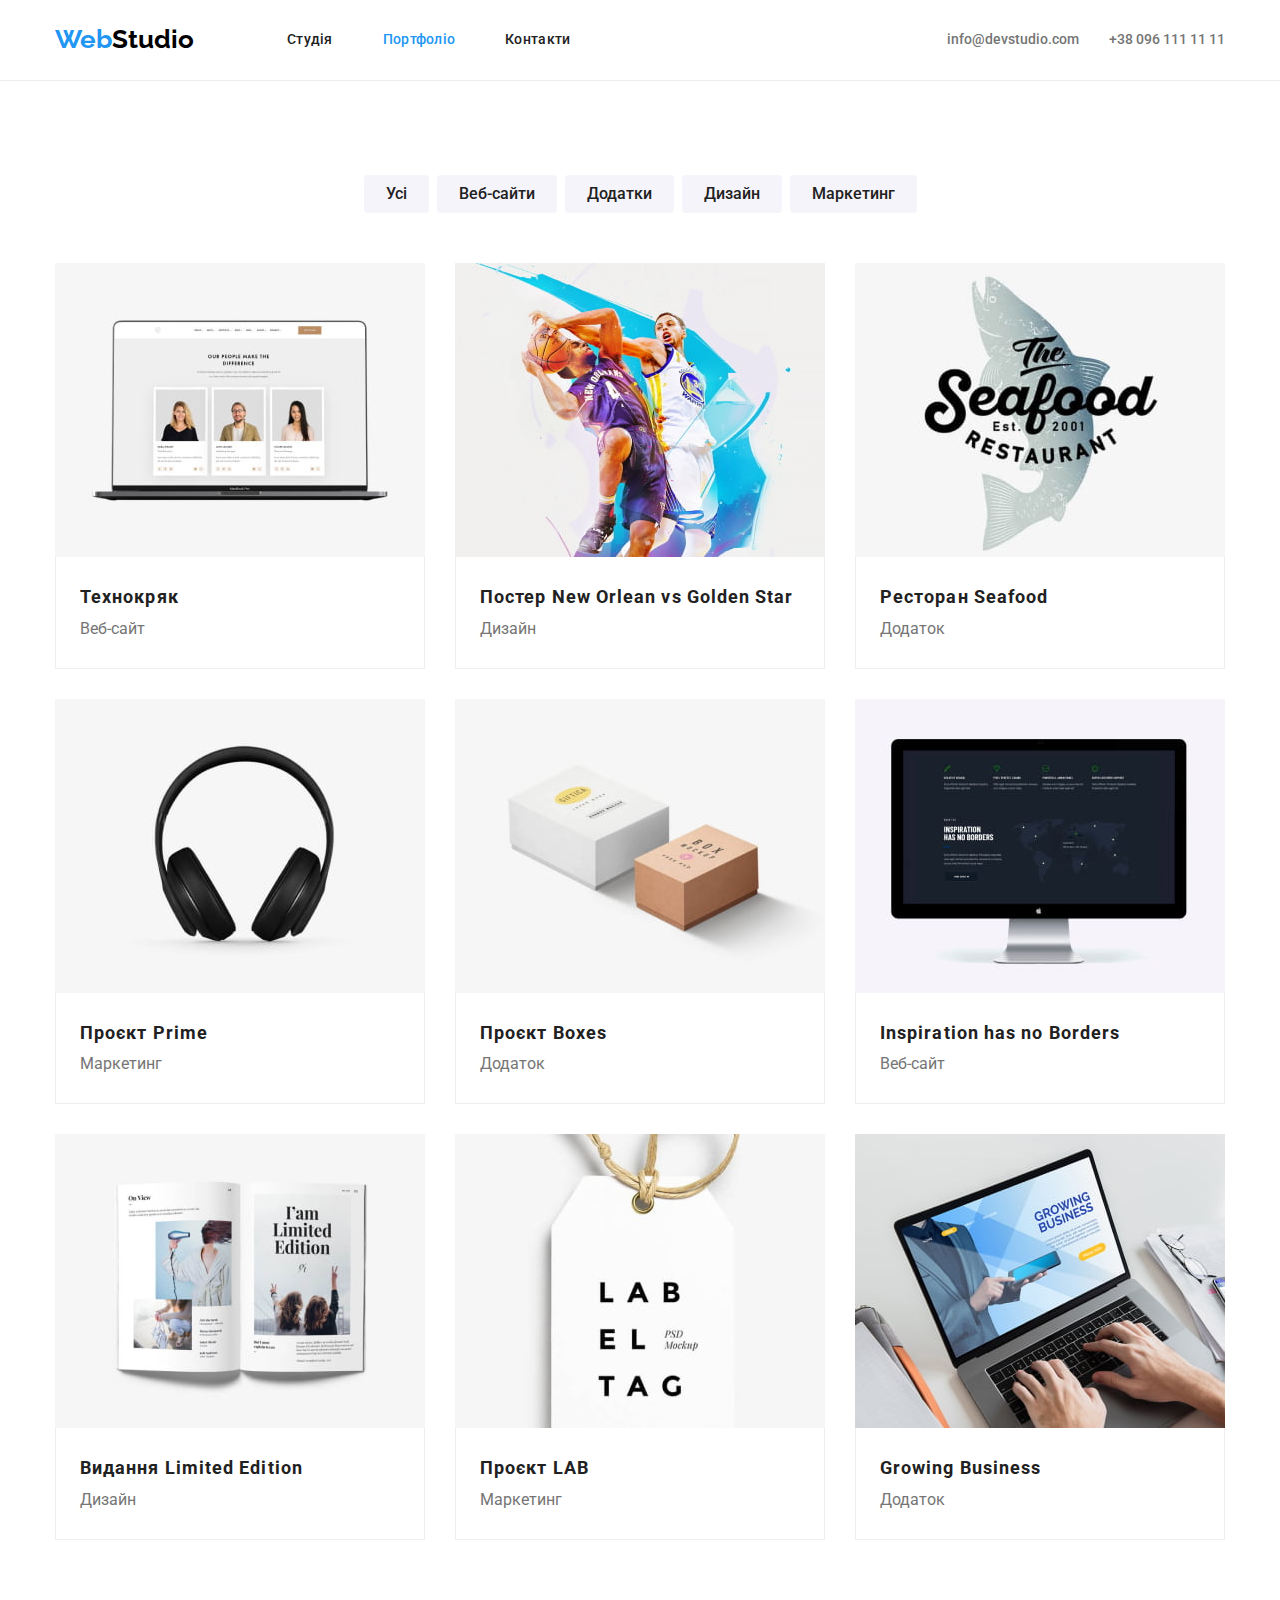
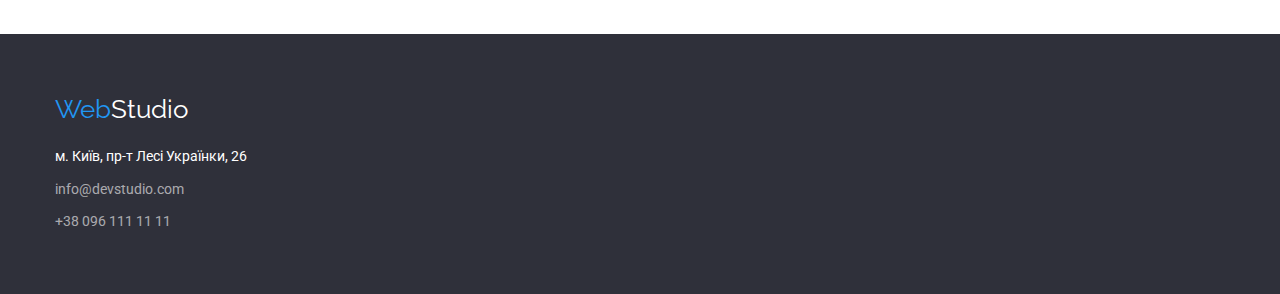
==== commit b2f5b6ae: "1.8 fixed" ====
--- a/portfolio.html
+++ b/portfolio.html
@@ -17,7 +17,7 @@
 </head>
 
 <body class="body">
-    <header class="container">
+    <header class="header">
         <div class="container-header">
             <nav class="site-nav">
                 <a href="./index.html" lang="en" class="logo-web">Web<span class="colortext-black">Studio</span></a>
@@ -35,9 +35,9 @@
         </div>
     </header>
     <main>
-        <section class="section">
-            <h1 class="visuality-hidden">Наше портфоліо</h1>
-            <div class="container">
+        <section class="section container"">
+            <h1 class=" visuality-hidden">Наше портфоліо</h1>
+            <div>
                 <ul class="portfolio-filter">
                     <li class="item"><button class="button-portfolio" type="button">Усі</button></li>
                     <li class="item"><button class="button-portfolio" type="button">Веб-сайти</button></li>
@@ -46,7 +46,7 @@
                     <li class="item"><button class="button-portfolio" type="button">Маркетинг </button></li>
                 </ul>
             </div>
-            <div class="container">
+            <div>
                 <ul class="portfolio">
                     <li class="item"><img src="images/portfolio1.jpg" alt="Дизайн сайту Технокряк" width="370">
                         <div class="portfolio-card">
@@ -120,9 +120,10 @@
                     <li class="item"><a class=" text-footer" href="https://goo.gl/maps/eHnv2HKQCo3EBbyt8"
                             target="_blank" rel="noopener noreferrer nofollower">м. Київ, пр-т Лесі Українки, 26</a>
                     </li>
-                    <li class="item"><a class=" text-footer60" href="mailto:info@devstudio.com">info@devstudio.com</a>
+                    <li class="item"><a class=" text-footer-contact"
+                            href="mailto:info@devstudio.com">info@devstudio.com</a>
                     </li>
-                    <li class="item"><a class=" text-footer60" href="tel:+380961111111">+38 096 111 11 11</a></li>
+                    <li class="item"><a class=" text-footer-contact" href="tel:+380961111111">+38 096 111 11 11</a></li>
                 </ul>
             </address>
         </div>
--- a/CSS/styles.css
+++ b/CSS/styles.css
@@ -29,7 +29,6 @@
 h2,
 h3,
 h4,
-a,
 p {
     margin-top: 0;
     margin-bottom: 0;
@@ -40,15 +39,12 @@
 }
 
 ul {
+    list-style: none;
     padding: 0;
     margin: 0;
 }
 
-.list {
-    margin: 0;
-    padding: 0;
-    list-style: none;
-}
+
 
 .section {
     padding-top: 94px;
@@ -74,7 +70,7 @@
     margin: -1px;
 }
 
-header {
+.header {
     border-bottom: 1px;
     border-bottom-style: solid;
     border-color: rgba(236, 236, 236, 1);
@@ -83,7 +79,11 @@
 .container-header {
     display: flex;
     align-items: center;
-    justify-content: flex-start;
+    margin-left: auto;
+    margin-right: auto;
+    width: 1200px;
+    padding-left: 15px;
+    padding-right: 15px;
 
 }
 
@@ -101,14 +101,14 @@
 }
 
 .advantages-list {
-    padding: 0;
-    list-style: none;
+
     display: flex;
     gap: 30px;
 }
 
 .advantages-list .item {
-    padding: 0;
+    flex-basis: calc((100% - 30px * 3) / 4);
+
 }
 
 .about {
@@ -142,23 +142,20 @@
 }
 
 .main-nav {
-    margin: 0;
-    padding: 0;
-    display: flex;
-    list-style: none;
+    display: flex;
     margin-left: 93px;
 }
 
-.main-nav li {
-    margin: 0;
-    padding: 0;
+.main-nav .item {
     margin-right: 50px;
 }
 
+.main-nav .item:last-child {
+    margin-right: 0px;
+}
 
 .main-nav .link {
     display: block;
-    margin: 0;
     text-decoration: none;
     color: var(--title-text-color);
     font-weight: 500;
@@ -167,7 +164,6 @@
     letter-spacing: 0.02em;
     padding-top: 32px;
     padding-bottom: 32px;
-    box-sizing: border-box;
 }
 
 .link-active {
@@ -180,7 +176,6 @@
     letter-spacing: 0.02em;
     padding-top: 32px;
     padding-bottom: 32px;
-    box-sizing: border-box;
 }
 
 
@@ -191,34 +186,22 @@
 }
 
 .auth-nav {
-    margin: 0;
-    display: flex;
-    list-style: none;
+    display: flex;
     margin-left: auto;
     text-decoration: none;
-
-
-}
-
-.auth-nav .item {
-    padding: 0;
-    display: flex;
-    text-decoration: none;
-    font-size: 14px;
-    color: var(--primary-text-color);
-    letter-spacing: 0.02em;
-    list-style: none;
-    box-sizing: border-box;
-
-}
-
-
-.auth-link {
-    text-decoration: none;
-    color: var(--primary-text-color);
+    font-size: 14px;
     font-weight: 500;
     line-height: 1.14;
-    letter-spacing: 0.02em;
+}
+
+.auth-nav .item {
+    color: var(--primary-text-color);
+}
+
+
+.auth-link {
+    text-decoration: none;
+    color: var(--primary-text-color);
     padding-top: 32px;
     padding-bottom: 32px;
 }
@@ -230,9 +213,7 @@
 .auth-link:hover,
 .auth-link:focus,
 .auth-link:active {
-    text-decoration: none;
-    color: var(--accent-color);
-    display: flex;
+    color: var(--accent-color);
 }
 
 .button-index {
@@ -249,6 +230,11 @@
     line-height: 1.85;
     font-weight: 700;
 
+}
+
+.button-index:hover,
+.button-index:focus {
+    background-color: rgba(24, 140, 232, 1);
 }
 
 
@@ -279,21 +265,18 @@
 }
 
 .features {
-    padding: 0;
-    list-style: none;
     display: flex;
     gap: 30px;
 }
 
 .features .item {
-    padding: 0;
+    flex-basis: calc((100% - 30px * 3) / 3);
     border-bottom: 5px;
     border-bottom-right-radius: 5px;
 }
 
 
 .index-title0 {
-    margin: 0px;
     margin-bottom: 50px;
     color: var(--title-text-color);
     font-size: 36px;
@@ -327,8 +310,6 @@
 }
 
 .index-text2 {
-    margin: 0;
-    padding: 0;
     font-size: 16px;
     line-height: 1.19;
     text-align: center;
@@ -338,25 +319,21 @@
     padding-top: 60px;
     padding-bottom: 60px;
     background-color: var(--background-color-dark);
-
 }
 
 .logo-footer {
-    padding: 0;
+    display: block;
     text-decoration: none;
     color: var(--accent-color);
     font-family: 'Raleway';
     font-size: 26px;
     line-height: 1.2;
-}
-
-.address-list {
-    list-style: none;
-    margin-top: 20px;
-}
+    margin-bottom: 20px;
+}
+
+.address-list {}
 
 .address-list .item {
-    margin: 0;
     margin-bottom: 9px;
 }
 
@@ -378,7 +355,7 @@
     color: var(--accent-color);
 }
 
-.text-footer60 {
+.text-footer-contact {
     text-decoration: none;
     color: var(--footer-color-60);
     font-size: 14px;
@@ -388,10 +365,8 @@
 
 .portfolio-filter {
     padding-bottom: 50px;
-    list-style: none;
     display: flex;
     align-items: center;
-    list-style: none;
     justify-content: center;
     gap: 8px;
 }
@@ -434,7 +409,6 @@
     display: flex;
     flex-wrap: wrap;
     gap: 30px;
-    list-style: none;
 }
 
 .portfolio .item {
@@ -470,13 +444,12 @@
 .team {
     display: flex;
     background: var(--button-background-color);
-    list-style: none;
     gap: 30px;
 }
 
 .team .item {
+    flex-basis: calc((100% - 30px * 3) / 4);
     background-color: var(--secondary-title-color);
-    padding: 0;
     border-radius: 0px 0px 4px 4px;
     box-shadow: 0px 1px 3px rgba(0, 0, 0, 0.12), 0px 1px 1px rgba(0, 0, 0, 0.14), 0px 2px 1px rgba(0, 0, 0, 0.2);
 }
